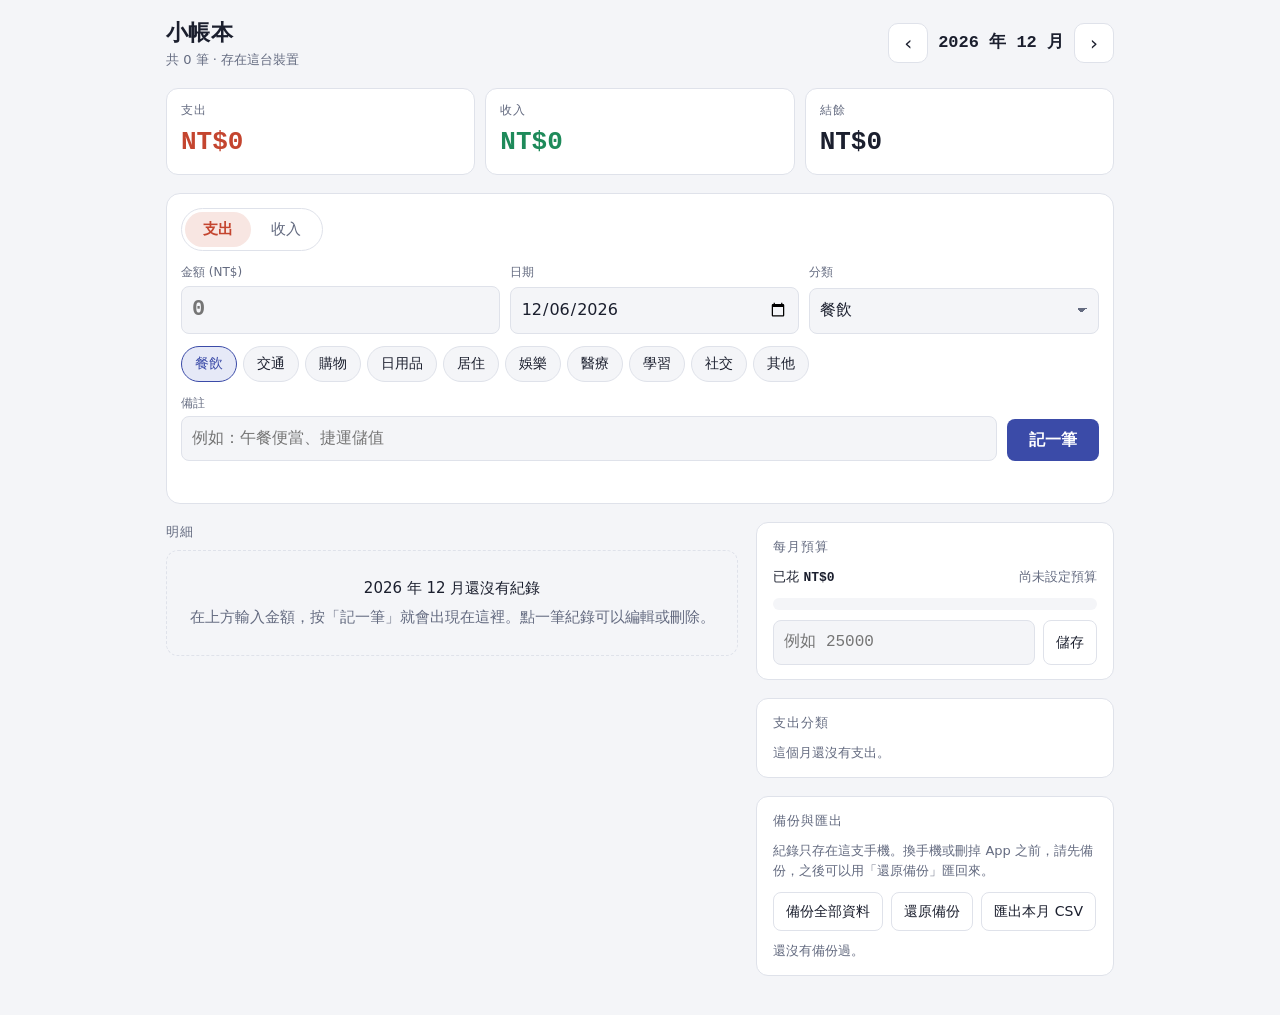
==== index.html @ 534172f8 "小帳本 PWA：離線記帳、預算、分類、備份還原 Co-Authored-By: Claude Opus 5.5 <noreply@anthropic.com> Claude-Session: http" ====
<!doctype html>
<html lang="zh-Hant-TW">
<head>
<meta charset="utf-8">
<meta name="viewport" content="width=device-width, initial-scale=1, viewport-fit=cover">
<title>小帳本</title>
<meta name="description" content="個人記帳：記錄每日收支、按月查看總計、分類占比與預算進度。資料只存在這台裝置。">
<meta name="theme-color" content="#f4f5f8" media="(prefers-color-scheme: light)">
<meta name="theme-color" content="#12141c" media="(prefers-color-scheme: dark)">
<meta name="apple-mobile-web-app-capable" content="yes">
<meta name="mobile-web-app-capable" content="yes">
<meta name="apple-mobile-web-app-status-bar-style" content="default">
<meta name="apple-mobile-web-app-title" content="小帳本">
<meta name="format-detection" content="telephone=no">
<link rel="manifest" href="manifest.webmanifest">
<link rel="apple-touch-icon" href="icons/apple-touch-icon.png">
<link rel="icon" type="image/png" sizes="192x192" href="icons/icon-192.png">
<link rel="stylesheet" href="style.css">
</head>
<body>
<div class="wrap">
  <header class="top">
    <div>
      <h1>小帳本</h1>
      <div class="sub" id="status">讀取中…</div>
    </div>
    <div class="month">
      <button class="icon-btn" id="prev" aria-label="上個月">‹</button>
      <button class="month-label num" id="monthLabel" aria-label="回到本月">—</button>
      <button class="icon-btn" id="next" aria-label="下個月">›</button>
    </div>
  </header>

  <div id="update" class="banner" hidden>
    <span>有新版本可以使用。</span>
    <button class="ghost" id="updateBtn" type="button">立即更新</button>
  </div>
  <div id="backupNag" class="banner" hidden>
    <span id="backupNagText">資料只存在這支手機，建議定期備份。</span>
    <button class="ghost" id="nagBackup" type="button">立即備份</button>
  </div>

  <section class="totals" aria-label="本月總計">
    <div class="total out"><span class="label">支出</span><span class="val num" id="tOut">NT$0</span></div>
    <div class="total in"><span class="label">收入</span><span class="val num" id="tIn">NT$0</span></div>
    <div class="total bal"><span class="label">結餘</span><span class="val num" id="tBal">NT$0</span></div>
  </section>

  <form class="entry" id="form" autocomplete="off" novalidate>
    <div class="entry-head">
      <div class="seg" role="group" aria-label="類型">
        <button type="button" data-t="out" aria-pressed="true">支出</button>
        <button type="button" data-t="in" aria-pressed="false">收入</button>
      </div>
      <span class="muted" id="editHint" hidden>正在編輯 · <button type="button" class="link" id="cancelEdit">取消</button></span>
    </div>
    <div class="row">
      <label class="field amt"><span>金額 (NT$)</span><input id="fAmount" type="number" inputmode="numeric" pattern="[0-9]*" min="0" step="1" placeholder="0"></label>
      <label class="field"><span>日期</span><input id="fDate" type="date"></label>
      <label class="field"><span>分類</span><select id="fCat"></select></label>
    </div>
    <div class="chips" id="chips" aria-label="快速選分類"></div>
    <div class="row2">
      <label class="field"><span>備註</span><input id="fNote" type="text" maxlength="80" placeholder="例如：午餐便當、捷運儲值" enterkeyhint="done"></label>
      <button class="primary" id="submit" type="submit">記一筆</button>
    </div>
    <div class="msg" id="msg" role="status"></div>
  </form>

  <div class="cols">
    <section class="panel">
      <h2>明細</h2>
      <div id="list" class="panel"></div>
    </section>
    <aside class="side">
      <section class="card">
        <h2>每月預算</h2>
        <div class="budget-line"><span>已花 <b class="num" id="bSpent">NT$0</b></span><span class="muted" id="bLeft">尚未設定預算</span></div>
        <div class="budget-meter"><i id="bMeter"></i></div>
        <div class="inline-edit">
          <input id="bInput" type="number" min="0" step="100" inputmode="numeric" pattern="[0-9]*" placeholder="例如 25000" aria-label="每月預算金額">
          <button class="ghost" id="bSave" type="button">儲存</button>
        </div>
      </section>
      <section class="card">
        <h2>支出分類</h2>
        <div id="cats" class="cats"></div>
      </section>
      <section class="card">
        <h2>備份與匯出</h2>
        <p class="muted small">紀錄只存在這支手機。換手機或刪掉 App 之前，請先備份，之後可以用「還原備份」匯回來。</p>
        <div class="btns">
          <button class="ghost" id="backup" type="button">備份全部資料</button>
          <button class="ghost" id="restore" type="button">還原備份</button>
          <button class="ghost" id="csv" type="button">匯出本月 CSV</button>
        </div>
        <input type="file" id="restoreFile" accept=".json,application/json" hidden>
        <div id="restoreConfirm" class="confirm" hidden></div>
        <p class="muted small" id="lastBackup"></p>
      </section>
    </aside>
  </div>

  <section class="install card" id="install" hidden>
    <h2>安裝到主畫面</h2>
    <p class="small">在 Safari 點下方的 <b>分享</b> 按鈕，再選 <b>加入主畫面</b>。之後就能從主畫面全螢幕打開，沒有網路也能用。</p>
  </section>
</div>
<script src="app.js"></script>
</body>
</html>
---- style.css ----
/* Layout: one column ledger — month header, three totals, quick-entry form, then entries beside budget/categories/backup (stacks on phones) */
:root {
  --bg: #f4f5f8;
  --surface: #ffffff;
  --ink: #1b1f2e;
  --muted: #646b80;
  --line: #dfe2ea;
  --accent: #3b4ba8;
  --accent-soft: #e6e9f7;
  --on-accent: #ffffff;
  --out: #c4452f;
  --out-soft: #f8e6e2;
  --in: #1e8a5a;
  --in-soft: #e0f2e9;
  --warn: #b7791f;
  --day-head: #f9fafc;
  --font-body: -apple-system, "PingFang TC", "Noto Sans TC", "Microsoft JhengHei", system-ui, sans-serif;
  --font-num: ui-monospace, "SF Mono", "SFMono-Regular", Menlo, Consolas, monospace;
  color-scheme: light;
}
@media (prefers-color-scheme: dark) {
  :root {
    --bg: #12141c; --surface: #1b1e29; --ink: #e8eaf2; --muted: #9aa0b4; --line: #2c3142;
    --accent: #8e9cf0; --accent-soft: #262c4a; --on-accent: #12141c; --out: #f08a74; --out-soft: #3a2420;
    --in: #5fd19b; --in-soft: #1a3328; --warn: #e3b45a; --day-head: #20232f;
    color-scheme: dark;
  }
}
* { box-sizing: border-box; }
[hidden] { display: none !important; }
html { -webkit-text-size-adjust: 100%; }
body { margin: 0; background: var(--bg); color: var(--ink); font-family: var(--font-body); font-size: 15px; line-height: 1.55; -webkit-tap-highlight-color: transparent; }
.wrap {
  max-width: 980px; margin: 0 auto; display: grid; gap: 18px;
  padding-top: max(16px, env(safe-area-inset-top, 0px));
  padding-bottom: max(40px, calc(env(safe-area-inset-bottom, 0px) + 24px));
  padding-left: max(16px, env(safe-area-inset-left, 0px));
  padding-right: max(16px, env(safe-area-inset-right, 0px));
}
.num { font-family: var(--font-num); font-variant-numeric: tabular-nums; }
button, input, select { font: inherit; color: inherit; }
button { cursor: pointer; touch-action: manipulation; }
:focus-visible { outline: 2px solid var(--accent); outline-offset: 2px; }
.muted { color: var(--muted); font-size: 13px; }
.small { font-size: 13px; margin: 0; }

.top { display: flex; flex-wrap: wrap; align-items: center; justify-content: space-between; gap: 12px; }
h1 { font-size: 22px; margin: 0; font-weight: 700; letter-spacing: .02em; }
.sub { color: var(--muted); font-size: 13px; }
.month { display: flex; align-items: center; gap: 6px; }
.month-label { border: 0; background: transparent; font-weight: 600; font-size: 17px; min-width: 7.5em; text-align: center; padding: 6px 4px; border-radius: 8px; }
.icon-btn { border: 1px solid var(--line); background: var(--surface); border-radius: 10px; width: 40px; height: 40px; display: grid; place-items: center; font-size: 20px; line-height: 1; }
.ghost { border: 1px solid var(--line); background: var(--surface); border-radius: 8px; padding: 8px 12px; font-size: 14px; }
.ghost:active, .icon-btn:active { border-color: var(--accent); color: var(--accent); }
.link { border: 0; background: none; color: var(--accent); padding: 0; font-size: 13px; text-decoration: underline; }

.banner { background: var(--accent-soft); border-radius: 10px; padding: 10px 14px; font-size: 14px; display: flex; flex-wrap: wrap; align-items: center; justify-content: space-between; gap: 8px; }

.totals { display: grid; grid-template-columns: repeat(3, minmax(0, 1fr)); gap: 10px; }
.total { background: var(--surface); border: 1px solid var(--line); border-radius: 12px; padding: 12px 14px; display: grid; gap: 2px; min-width: 0; }
.total .label { font-size: 12px; color: var(--muted); letter-spacing: .08em; }
.total .val { font-size: clamp(17px, 4.6vw, 26px); font-weight: 600; overflow-wrap: anywhere; }
.total.out .val { color: var(--out); }
.total.in .val { color: var(--in); }
@media (max-width: 520px) { .totals { grid-template-columns: 1fr 1fr; } .total.bal { grid-column: 1 / -1; } }

.entry { background: var(--surface); border: 1px solid var(--line); border-radius: 14px; padding: 14px; display: grid; gap: 12px; }
.entry-head { display: flex; justify-content: space-between; align-items: center; gap: 8px; flex-wrap: wrap; }
.seg { display: inline-flex; border: 1px solid var(--line); border-radius: 999px; padding: 3px; gap: 2px; }
.seg button { border: 0; background: transparent; border-radius: 999px; padding: 6px 18px; font-size: 15px; color: var(--muted); }
.seg button[aria-pressed="true"][data-t="out"] { background: var(--out-soft); color: var(--out); font-weight: 600; }
.seg button[aria-pressed="true"][data-t="in"] { background: var(--in-soft); color: var(--in); font-weight: 600; }
.row { display: grid; grid-template-columns: 1.1fr 1fr 1fr; gap: 10px; }
.row2 { display: grid; grid-template-columns: 1fr auto; gap: 10px; }
@media (max-width: 620px) { .row { grid-template-columns: 1fr 1fr; } .row .amt { grid-column: 1 / -1; } }
.field { display: grid; gap: 4px; min-width: 0; }
.field > span { font-size: 12px; color: var(--muted); }
/* 16px+ keeps iOS Safari from zooming on focus */
.field input, .field select, .inline-edit input { width: 100%; min-width: 0; border: 1px solid var(--line); background: var(--bg); border-radius: 8px; padding: 9px 10px; font-size: 16px; min-height: 42px; -webkit-appearance: none; appearance: none; }
.field select { background-image: linear-gradient(45deg, transparent 50%, var(--muted) 50%), linear-gradient(135deg, var(--muted) 50%, transparent 50%); background-position: calc(100% - 16px) 50%, calc(100% - 11px) 50%; background-size: 5px 5px; background-repeat: no-repeat; padding-right: 26px; }
.field input:focus, .field select:focus, .inline-edit input:focus { border-color: var(--accent); outline: none; }
.amt input { font-family: var(--font-num); font-size: 22px; font-weight: 600; padding: 6px 10px; }
.chips { display: flex; flex-wrap: wrap; gap: 6px; }
.chip { border: 1px solid var(--line); background: var(--bg); border-radius: 999px; padding: 6px 13px; font-size: 14px; }
.chip[aria-pressed="true"] { background: var(--accent-soft); border-color: var(--accent); color: var(--accent); font-weight: 500; }
.primary { border: 0; background: var(--accent); color: var(--on-accent); border-radius: 8px; padding: 0 22px; font-weight: 600; min-height: 42px; align-self: end; font-size: 16px; }
.primary:disabled { opacity: .5; }
.msg { font-size: 13px; color: var(--muted); min-height: 1.2em; }
.msg.err { color: var(--out); }

.cols { display: grid; grid-template-columns: minmax(0, 1.6fr) minmax(0, 1fr); gap: 18px; align-items: start; }
@media (max-width: 760px) { .cols { grid-template-columns: 1fr; } }
h2 { font-size: 13px; margin: 0; color: var(--muted); font-weight: 500; letter-spacing: .08em; }
.panel { display: grid; gap: 8px; min-width: 0; }

.day { background: var(--surface); border: 1px solid var(--line); border-radius: 12px; overflow: hidden; }
.day-h { display: flex; justify-content: space-between; padding: 7px 14px; font-size: 13px; color: var(--muted); border-bottom: 1px solid var(--line); background: var(--day-head); }
.item { display: grid; grid-template-columns: auto minmax(0, 1fr) auto; grid-template-areas: "tag note amt" "acts acts acts"; align-items: center; column-gap: 10px; padding: 10px 14px; }
.item + .item { border-top: 1px dashed var(--line); }
.item .tag { grid-area: tag; }
.item .note { grid-area: note; }
.item .amount { grid-area: amt; }
.item .acts { grid-area: acts; display: none; justify-content: flex-end; gap: 6px; padding-top: 8px; }
.item.open .acts { display: flex; }
.item.editing { background: var(--accent-soft); }
.tag { font-size: 12px; padding: 2px 8px; border-radius: 6px; background: var(--accent-soft); color: var(--accent); white-space: nowrap; }
.note { overflow-wrap: anywhere; font-size: 14px; }
.note.empty { color: var(--muted); }
.amount { font-weight: 600; white-space: nowrap; }
.amount.out { color: var(--out); }
.amount.in { color: var(--in); }
.acts button { border: 1px solid var(--line); background: var(--surface); font-size: 13px; padding: 6px 14px; border-radius: 8px; }
.acts button.danger { color: var(--out); border-color: var(--out); }

.side { display: grid; gap: 18px; min-width: 0; }
.card { background: var(--surface); border: 1px solid var(--line); border-radius: 12px; padding: 14px 16px; display: grid; gap: 10px; min-width: 0; }
.cats { display: grid; gap: 10px; }
.bar-row { display: grid; gap: 4px; }
.bar-top { display: flex; justify-content: space-between; font-size: 13px; gap: 8px; }
.bar-top .pct { color: var(--muted); }
.bar { height: 8px; border-radius: 4px; background: var(--bg); overflow: hidden; }
.bar i { display: block; height: 100%; background: var(--out); border-radius: 4px; }
.budget-meter { height: 12px; border-radius: 6px; background: var(--bg); overflow: hidden; }
.budget-meter i { display: block; height: 100%; width: 0; border-radius: 6px; background: var(--in); transition: width .3s; }
.budget-meter i.warn { background: var(--warn); }
.budget-meter i.over { background: var(--out); }
.budget-line { display: flex; justify-content: space-between; font-size: 13px; gap: 8px; flex-wrap: wrap; }
.inline-edit { display: flex; gap: 8px; }
.inline-edit input { flex: 1; font-family: var(--font-num); }
.btns { display: flex; flex-wrap: wrap; gap: 8px; }
.confirm { border: 1px solid var(--accent); border-radius: 10px; padding: 10px 12px; font-size: 14px; display: grid; gap: 8px; }
.confirm .btns .primary { min-height: 36px; padding: 0 14px; font-size: 14px; }

.empty-state { border: 1px dashed var(--line); border-radius: 12px; padding: 26px 18px; text-align: center; color: var(--muted); display: grid; gap: 6px; }
.empty-state strong { color: var(--ink); font-weight: 500; }
@media (prefers-reduced-motion: reduce) { * { transition: none !important; } }
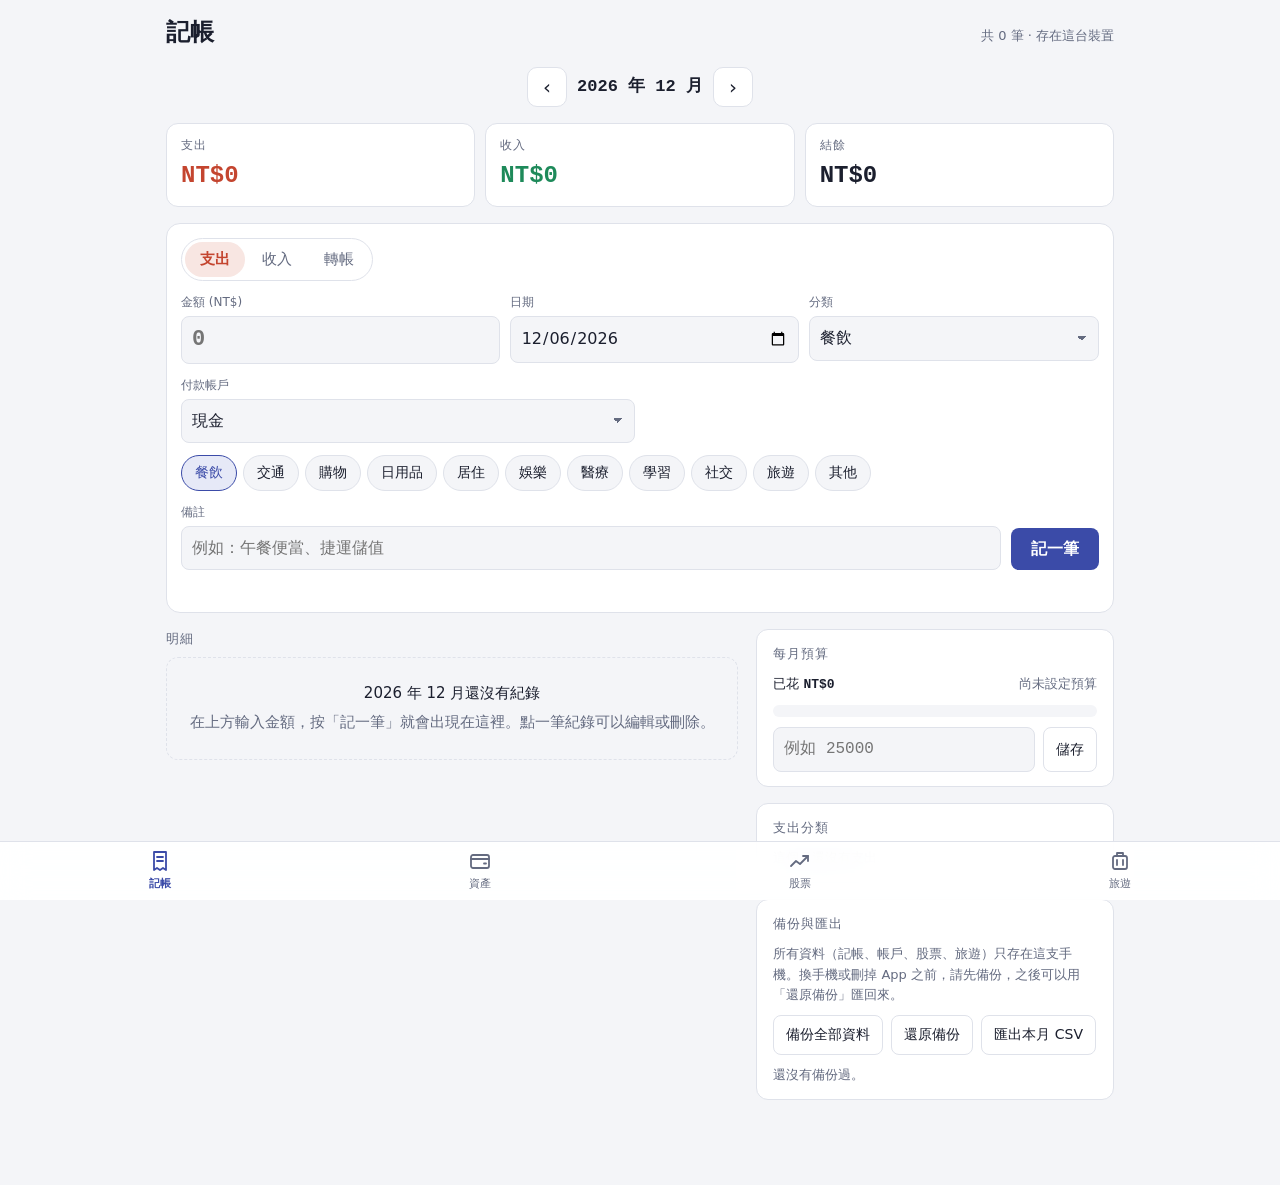
==== commit 9a4f70de: "新增資產、股票、旅遊帳本 - 資產：帳戶（預設現金、中信金融卡、郵局帳戶）、帳戶間轉帳、總資產含股票市值 - 股票：買進/賣出/股利/配股紀錄，平均成本法計算投入成本、市值、未實現與已實現損益，自動計" ====
--- a/index.html
+++ b/index.html
@@ -4,7 +4,7 @@
 <meta charset="utf-8">
 <meta name="viewport" content="width=device-width, initial-scale=1, viewport-fit=cover">
 <title>小帳本</title>
-<meta name="description" content="個人記帳：記錄每日收支、按月查看總計、分類占比與預算進度。資料只存在這台裝置。">
+<meta name="description" content="個人記帳：日常收支、總資產、股票持股與旅遊帳本。資料只存在這台裝置。">
 <meta name="theme-color" content="#f4f5f8" media="(prefers-color-scheme: light)">
 <meta name="theme-color" content="#12141c" media="(prefers-color-scheme: dark)">
 <meta name="apple-mobile-web-app-capable" content="yes">
@@ -20,15 +20,8 @@
 <body>
 <div class="wrap">
   <header class="top">
-    <div>
-      <h1>小帳本</h1>
-      <div class="sub" id="status">讀取中…</div>
-    </div>
-    <div class="month">
-      <button class="icon-btn" id="prev" aria-label="上個月">‹</button>
-      <button class="month-label num" id="monthLabel" aria-label="回到本月">—</button>
-      <button class="icon-btn" id="next" aria-label="下個月">›</button>
-    </div>
+    <h1 id="viewTitle">記帳</h1>
+    <div class="sub" id="status">讀取中…</div>
   </header>
 
   <div id="update" class="banner" hidden>
@@ -39,73 +32,128 @@
     <span id="backupNagText">資料只存在這支手機，建議定期備份。</span>
     <button class="ghost" id="nagBackup" type="button">立即備份</button>
   </div>
+  <div id="toast" class="toast" role="status" hidden></div>
 
-  <section class="totals" aria-label="本月總計">
-    <div class="total out"><span class="label">支出</span><span class="val num" id="tOut">NT$0</span></div>
-    <div class="total in"><span class="label">收入</span><span class="val num" id="tIn">NT$0</span></div>
-    <div class="total bal"><span class="label">結餘</span><span class="val num" id="tBal">NT$0</span></div>
-  </section>
+  <!-- ===== 記帳 ===== -->
+  <main id="view-ledger" class="view">
+    <div class="month">
+      <button class="icon-btn" id="prev" aria-label="上個月">‹</button>
+      <button class="month-label num" id="monthLabel" aria-label="回到本月">—</button>
+      <button class="icon-btn" id="next" aria-label="下個月">›</button>
+    </div>
 
-  <form class="entry" id="form" autocomplete="off" novalidate>
-    <div class="entry-head">
-      <div class="seg" role="group" aria-label="類型">
-        <button type="button" data-t="out" aria-pressed="true">支出</button>
-        <button type="button" data-t="in" aria-pressed="false">收入</button>
+    <section class="totals" aria-label="本月總計">
+      <div class="total out"><span class="label">支出</span><span class="val num" id="tOut">NT$0</span></div>
+      <div class="total in"><span class="label">收入</span><span class="val num" id="tIn">NT$0</span></div>
+      <div class="total bal"><span class="label">結餘</span><span class="val num" id="tBal">NT$0</span></div>
+    </section>
+
+    <form class="entry" id="form" autocomplete="off" novalidate>
+      <div class="entry-head">
+        <div class="seg" role="group" aria-label="類型" id="ledgerSeg">
+          <button type="button" data-t="out" aria-pressed="true">支出</button>
+          <button type="button" data-t="in" aria-pressed="false">收入</button>
+          <button type="button" data-t="transfer" aria-pressed="false">轉帳</button>
+        </div>
+        <span class="muted" id="editHint" hidden>正在編輯 · <button type="button" class="link" id="cancelEdit">取消</button></span>
       </div>
-      <span class="muted" id="editHint" hidden>正在編輯 · <button type="button" class="link" id="cancelEdit">取消</button></span>
+      <div class="row">
+        <label class="field amt"><span>金額 (NT$)</span><input id="fAmount" type="number" inputmode="numeric" pattern="[0-9]*" min="0" step="1" placeholder="0"></label>
+        <label class="field"><span>日期</span><input id="fDate" type="date"></label>
+        <label class="field" id="catField"><span>分類</span><select id="fCat"></select></label>
+      </div>
+      <div class="row-2">
+        <label class="field"><span id="accLabel">帳戶</span><select id="fAcc"></select></label>
+        <label class="field" id="toField" hidden><span>轉入</span><select id="fTo"></select></label>
+      </div>
+      <div class="chips" id="chips" aria-label="快速選分類"></div>
+      <div class="row2">
+        <label class="field"><span>備註</span><input id="fNote" type="text" maxlength="80" placeholder="例如：午餐便當、捷運儲值" enterkeyhint="done"></label>
+        <button class="primary" id="submit" type="submit">記一筆</button>
+      </div>
+      <div class="msg" id="msg" role="status"></div>
+    </form>
+
+    <div class="cols">
+      <section class="panel">
+        <h2>明細</h2>
+        <div id="list" class="panel"></div>
+      </section>
+      <aside class="side">
+        <section class="card">
+          <h2>每月預算</h2>
+          <div class="budget-line"><span>已花 <b class="num" id="bSpent">NT$0</b></span><span class="muted" id="bLeft">尚未設定預算</span></div>
+          <div class="meter"><i id="bMeter"></i></div>
+          <div class="inline-edit">
+            <input id="bInput" type="number" min="0" step="100" inputmode="numeric" pattern="[0-9]*" placeholder="例如 25000" aria-label="每月預算金額">
+            <button class="ghost" id="bSave" type="button">儲存</button>
+          </div>
+        </section>
+        <section class="card">
+          <h2>支出分類</h2>
+          <div id="cats" class="bars"></div>
+        </section>
+        <section class="card">
+          <h2>備份與匯出</h2>
+          <p class="muted small">所有資料（記帳、帳戶、股票、旅遊）只存在這支手機。換手機或刪掉 App 之前，請先備份，之後可以用「還原備份」匯回來。</p>
+          <div class="btns">
+            <button class="ghost" id="backup" type="button">備份全部資料</button>
+            <button class="ghost" id="restore" type="button">還原備份</button>
+            <button class="ghost" id="csv" type="button">匯出本月 CSV</button>
+          </div>
+          <input type="file" id="restoreFile" accept=".json,application/json" hidden>
+          <div id="restoreConfirm" class="confirm" hidden></div>
+          <p class="muted small" id="lastBackup"></p>
+        </section>
+      </aside>
     </div>
-    <div class="row">
-      <label class="field amt"><span>金額 (NT$)</span><input id="fAmount" type="number" inputmode="numeric" pattern="[0-9]*" min="0" step="1" placeholder="0"></label>
-      <label class="field"><span>日期</span><input id="fDate" type="date"></label>
-      <label class="field"><span>分類</span><select id="fCat"></select></label>
+
+    <section class="card" id="install" hidden>
+      <h2>安裝到主畫面</h2>
+      <p class="small">在 Safari 點下方的 <b>分享</b> 按鈕，再選 <b>加入主畫面</b>。之後就能從主畫面全螢幕打開，沒有網路也能用。</p>
+    </section>
+  </main>
+
+  <!-- ===== 資產 ===== -->
+  <main id="view-assets" class="view" hidden></main>
+
+  <!-- ===== 股票 ===== -->
+  <main id="view-stocks" class="view" hidden></main>
+
+  <!-- ===== 旅遊 ===== -->
+  <main id="view-trips" class="view" hidden></main>
+</div>
+
+<nav class="tabbar" aria-label="主要分頁">
+  <button type="button" data-tab="ledger" aria-current="page">
+    <svg viewBox="0 0 24 24" aria-hidden="true"><path d="M6 3h12v18l-3-2-3 2-3-2-3 2z"/><path d="M9 8h6M9 12h6"/></svg>
+    <span>記帳</span>
+  </button>
+  <button type="button" data-tab="assets">
+    <svg viewBox="0 0 24 24" aria-hidden="true"><rect x="3" y="6" width="18" height="13" rx="2"/><path d="M3 10h18M16 14.5h2"/></svg>
+    <span>資產</span>
+  </button>
+  <button type="button" data-tab="stocks">
+    <svg viewBox="0 0 24 24" aria-hidden="true"><path d="M3 17l5-5 4 3 8-8"/><path d="M15 7h5v5"/></svg>
+    <span>股票</span>
+  </button>
+  <button type="button" data-tab="trips">
+    <svg viewBox="0 0 24 24" aria-hidden="true"><rect x="5" y="7" width="14" height="13" rx="2"/><path d="M9 7V4h6v3M9 11v5M15 11v5"/></svg>
+    <span>旅遊</span>
+  </button>
+</nav>
+
+<div id="sheet" class="sheet" hidden>
+  <div class="sheet-bg" id="sheetBg"></div>
+  <div class="sheet-panel" role="dialog" aria-modal="true" aria-labelledby="sheetTitle">
+    <div class="sheet-head">
+      <h3 id="sheetTitle"></h3>
+      <button type="button" class="ghost" id="sheetClose">關閉</button>
     </div>
-    <div class="chips" id="chips" aria-label="快速選分類"></div>
-    <div class="row2">
-      <label class="field"><span>備註</span><input id="fNote" type="text" maxlength="80" placeholder="例如：午餐便當、捷運儲值" enterkeyhint="done"></label>
-      <button class="primary" id="submit" type="submit">記一筆</button>
-    </div>
-    <div class="msg" id="msg" role="status"></div>
-  </form>
+    <div id="sheetBody" class="sheet-body"></div>
+  </div>
+</div>
 
-  <div class="cols">
-    <section class="panel">
-      <h2>明細</h2>
-      <div id="list" class="panel"></div>
-    </section>
-    <aside class="side">
-      <section class="card">
-        <h2>每月預算</h2>
-        <div class="budget-line"><span>已花 <b class="num" id="bSpent">NT$0</b></span><span class="muted" id="bLeft">尚未設定預算</span></div>
-        <div class="budget-meter"><i id="bMeter"></i></div>
-        <div class="inline-edit">
-          <input id="bInput" type="number" min="0" step="100" inputmode="numeric" pattern="[0-9]*" placeholder="例如 25000" aria-label="每月預算金額">
-          <button class="ghost" id="bSave" type="button">儲存</button>
-        </div>
-      </section>
-      <section class="card">
-        <h2>支出分類</h2>
-        <div id="cats" class="cats"></div>
-      </section>
-      <section class="card">
-        <h2>備份與匯出</h2>
-        <p class="muted small">紀錄只存在這支手機。換手機或刪掉 App 之前，請先備份，之後可以用「還原備份」匯回來。</p>
-        <div class="btns">
-          <button class="ghost" id="backup" type="button">備份全部資料</button>
-          <button class="ghost" id="restore" type="button">還原備份</button>
-          <button class="ghost" id="csv" type="button">匯出本月 CSV</button>
-        </div>
-        <input type="file" id="restoreFile" accept=".json,application/json" hidden>
-        <div id="restoreConfirm" class="confirm" hidden></div>
-        <p class="muted small" id="lastBackup"></p>
-      </section>
-    </aside>
-  </div>
-
-  <section class="install card" id="install" hidden>
-    <h2>安裝到主畫面</h2>
-    <p class="small">在 Safari 點下方的 <b>分享</b> 按鈕，再選 <b>加入主畫面</b>。之後就能從主畫面全螢幕打開，沒有網路也能用。</p>
-  </section>
-</div>
 <script src="app.js"></script>
 </body>
 </html>
--- a/style.css
+++ b/style.css
@@ -1,4 +1,4 @@
-/* Layout: one column ledger — month header, three totals, quick-entry form, then entries beside budget/categories/backup (stacks on phones) */
+/* Layout: single column app with a bottom tab bar (記帳 / 資產 / 股票 / 旅遊); forms for accounts, trades and trips open in a bottom sheet */
 :root {
   --bg: #f4f5f8;
   --surface: #ffffff;
@@ -13,16 +13,23 @@
   --in: #1e8a5a;
   --in-soft: #e0f2e9;
   --warn: #b7791f;
+  /* Taiwan market convention: red is up, green is down */
+  --up: #d03a2c;
+  --down: #1e8a5a;
   --day-head: #f9fafc;
+  --tabbar: rgba(255, 255, 255, .92);
+  --scrim: rgba(20, 22, 32, .38);
   --font-body: -apple-system, "PingFang TC", "Noto Sans TC", "Microsoft JhengHei", system-ui, sans-serif;
   --font-num: ui-monospace, "SF Mono", "SFMono-Regular", Menlo, Consolas, monospace;
+  --tabbar-h: 58px;
   color-scheme: light;
 }
 @media (prefers-color-scheme: dark) {
   :root {
     --bg: #12141c; --surface: #1b1e29; --ink: #e8eaf2; --muted: #9aa0b4; --line: #2c3142;
     --accent: #8e9cf0; --accent-soft: #262c4a; --on-accent: #12141c; --out: #f08a74; --out-soft: #3a2420;
-    --in: #5fd19b; --in-soft: #1a3328; --warn: #e3b45a; --day-head: #20232f;
+    --in: #5fd19b; --in-soft: #1a3328; --warn: #e3b45a; --up: #ff7b6b; --down: #5fd19b;
+    --day-head: #20232f; --tabbar: rgba(27, 30, 41, .92); --scrim: rgba(0, 0, 0, .55);
     color-scheme: dark;
   }
 }
@@ -31,106 +38,201 @@
 html { -webkit-text-size-adjust: 100%; }
 body { margin: 0; background: var(--bg); color: var(--ink); font-family: var(--font-body); font-size: 15px; line-height: 1.55; -webkit-tap-highlight-color: transparent; }
 .wrap {
-  max-width: 980px; margin: 0 auto; display: grid; gap: 18px;
-  padding-top: max(16px, env(safe-area-inset-top, 0px));
-  padding-bottom: max(40px, calc(env(safe-area-inset-bottom, 0px) + 24px));
+  max-width: 980px; margin: 0 auto; display: grid; gap: 16px;
+  padding-top: max(14px, env(safe-area-inset-top, 0px));
+  padding-bottom: calc(var(--tabbar-h) + env(safe-area-inset-bottom, 0px) + 28px);
   padding-left: max(16px, env(safe-area-inset-left, 0px));
   padding-right: max(16px, env(safe-area-inset-right, 0px));
 }
+.view { display: grid; gap: 16px; min-width: 0; }
 .num { font-family: var(--font-num); font-variant-numeric: tabular-nums; }
 button, input, select { font: inherit; color: inherit; }
 button { cursor: pointer; touch-action: manipulation; }
 :focus-visible { outline: 2px solid var(--accent); outline-offset: 2px; }
 .muted { color: var(--muted); font-size: 13px; }
 .small { font-size: 13px; margin: 0; }
-
-.top { display: flex; flex-wrap: wrap; align-items: center; justify-content: space-between; gap: 12px; }
-h1 { font-size: 22px; margin: 0; font-weight: 700; letter-spacing: .02em; }
+.up { color: var(--up); }
+.down { color: var(--down); }
+
+.top { display: flex; align-items: baseline; justify-content: space-between; gap: 12px; flex-wrap: wrap; }
+h1 { font-size: 24px; margin: 0; font-weight: 700; letter-spacing: .02em; }
 .sub { color: var(--muted); font-size: 13px; }
-.month { display: flex; align-items: center; gap: 6px; }
+h2 { font-size: 13px; margin: 0; color: var(--muted); font-weight: 500; letter-spacing: .08em; }
+.section-head { display: flex; align-items: center; justify-content: space-between; gap: 8px; flex-wrap: wrap; }
+
+.month { display: flex; align-items: center; justify-content: center; gap: 6px; }
 .month-label { border: 0; background: transparent; font-weight: 600; font-size: 17px; min-width: 7.5em; text-align: center; padding: 6px 4px; border-radius: 8px; }
 .icon-btn { border: 1px solid var(--line); background: var(--surface); border-radius: 10px; width: 40px; height: 40px; display: grid; place-items: center; font-size: 20px; line-height: 1; }
 .ghost { border: 1px solid var(--line); background: var(--surface); border-radius: 8px; padding: 8px 12px; font-size: 14px; }
 .ghost:active, .icon-btn:active { border-color: var(--accent); color: var(--accent); }
+.ghost.danger { color: var(--out); border-color: var(--out); }
 .link { border: 0; background: none; color: var(--accent); padding: 0; font-size: 13px; text-decoration: underline; }
+.back { border: 0; background: none; color: var(--accent); padding: 4px 0; font-size: 15px; justify-self: start; }
 
 .banner { background: var(--accent-soft); border-radius: 10px; padding: 10px 14px; font-size: 14px; display: flex; flex-wrap: wrap; align-items: center; justify-content: space-between; gap: 8px; }
-
+.toast { position: fixed; z-index: 40; left: 50%; transform: translateX(-50%); bottom: calc(var(--tabbar-h) + env(safe-area-inset-bottom, 0px) + 14px); background: var(--ink); color: var(--bg); padding: 9px 16px; border-radius: 999px; font-size: 14px; max-width: calc(100% - 32px); text-align: center; }
+
+/* ---------- totals / stat tiles ---------- */
 .totals { display: grid; grid-template-columns: repeat(3, minmax(0, 1fr)); gap: 10px; }
 .total { background: var(--surface); border: 1px solid var(--line); border-radius: 12px; padding: 12px 14px; display: grid; gap: 2px; min-width: 0; }
 .total .label { font-size: 12px; color: var(--muted); letter-spacing: .08em; }
-.total .val { font-size: clamp(17px, 4.6vw, 26px); font-weight: 600; overflow-wrap: anywhere; }
+.total .val { font-size: clamp(17px, 4.6vw, 24px); font-weight: 600; overflow-wrap: anywhere; }
+.total .hint { font-size: 12px; color: var(--muted); }
 .total.out .val { color: var(--out); }
 .total.in .val { color: var(--in); }
-@media (max-width: 520px) { .totals { grid-template-columns: 1fr 1fr; } .total.bal { grid-column: 1 / -1; } }
-
+.totals.two { grid-template-columns: repeat(2, minmax(0, 1fr)); }
+.totals.two .wide { grid-column: 1 / -1; }
+@media (max-width: 520px) { .totals { grid-template-columns: 1fr 1fr; } .totals .wide { grid-column: 1 / -1; } }
+
+.hero { background: var(--surface); border: 1px solid var(--line); border-radius: 14px; padding: 18px; display: grid; gap: 6px; }
+.hero .label { font-size: 13px; color: var(--muted); letter-spacing: .08em; }
+.hero .big { font-size: clamp(28px, 8vw, 40px); font-weight: 600; line-height: 1.15; overflow-wrap: anywhere; }
+.hero .split { display: flex; flex-wrap: wrap; gap: 4px 16px; font-size: 14px; color: var(--muted); }
+.hero .split b { color: var(--ink); font-weight: 600; }
+
+/* ---------- forms ---------- */
 .entry { background: var(--surface); border: 1px solid var(--line); border-radius: 14px; padding: 14px; display: grid; gap: 12px; }
 .entry-head { display: flex; justify-content: space-between; align-items: center; gap: 8px; flex-wrap: wrap; }
-.seg { display: inline-flex; border: 1px solid var(--line); border-radius: 999px; padding: 3px; gap: 2px; }
-.seg button { border: 0; background: transparent; border-radius: 999px; padding: 6px 18px; font-size: 15px; color: var(--muted); }
-.seg button[aria-pressed="true"][data-t="out"] { background: var(--out-soft); color: var(--out); font-weight: 600; }
-.seg button[aria-pressed="true"][data-t="in"] { background: var(--in-soft); color: var(--in); font-weight: 600; }
+.seg { display: inline-flex; border: 1px solid var(--line); border-radius: 999px; padding: 3px; gap: 2px; flex-wrap: wrap; }
+.seg button { border: 0; background: transparent; border-radius: 999px; padding: 6px 15px; font-size: 15px; color: var(--muted); }
+.seg button[aria-pressed="true"] { background: var(--accent-soft); color: var(--accent); font-weight: 600; }
+.seg button[aria-pressed="true"][data-t="out"] { background: var(--out-soft); color: var(--out); }
+.seg button[aria-pressed="true"][data-t="in"] { background: var(--in-soft); color: var(--in); }
 .row { display: grid; grid-template-columns: 1.1fr 1fr 1fr; gap: 10px; }
+.row-2 { display: grid; grid-template-columns: 1fr 1fr; gap: 10px; }
 .row2 { display: grid; grid-template-columns: 1fr auto; gap: 10px; }
 @media (max-width: 620px) { .row { grid-template-columns: 1fr 1fr; } .row .amt { grid-column: 1 / -1; } }
-.field { display: grid; gap: 4px; min-width: 0; }
+.field { display: grid; gap: 4px; min-width: 0; align-content: start; }
 .field > span { font-size: 12px; color: var(--muted); }
+.field .help { font-size: 12px; color: var(--muted); }
 /* 16px+ keeps iOS Safari from zooming on focus */
 .field input, .field select, .inline-edit input { width: 100%; min-width: 0; border: 1px solid var(--line); background: var(--bg); border-radius: 8px; padding: 9px 10px; font-size: 16px; min-height: 42px; -webkit-appearance: none; appearance: none; }
+.field input:disabled { opacity: .6; }
 .field select { background-image: linear-gradient(45deg, transparent 50%, var(--muted) 50%), linear-gradient(135deg, var(--muted) 50%, transparent 50%); background-position: calc(100% - 16px) 50%, calc(100% - 11px) 50%; background-size: 5px 5px; background-repeat: no-repeat; padding-right: 26px; }
 .field input:focus, .field select:focus, .inline-edit input:focus { border-color: var(--accent); outline: none; }
 .amt input { font-family: var(--font-num); font-size: 22px; font-weight: 600; padding: 6px 10px; }
 .chips { display: flex; flex-wrap: wrap; gap: 6px; }
 .chip { border: 1px solid var(--line); background: var(--bg); border-radius: 999px; padding: 6px 13px; font-size: 14px; }
 .chip[aria-pressed="true"] { background: var(--accent-soft); border-color: var(--accent); color: var(--accent); font-weight: 500; }
-.primary { border: 0; background: var(--accent); color: var(--on-accent); border-radius: 8px; padding: 0 22px; font-weight: 600; min-height: 42px; align-self: end; font-size: 16px; }
+.primary { border: 0; background: var(--accent); color: var(--on-accent); border-radius: 8px; padding: 0 20px; font-weight: 600; min-height: 42px; align-self: end; font-size: 16px; }
 .primary:disabled { opacity: .5; }
+.primary.block { width: 100%; }
 .msg { font-size: 13px; color: var(--muted); min-height: 1.2em; }
 .msg.err { color: var(--out); }
-
+.form-grid { display: grid; gap: 12px; }
+.calc { background: var(--bg); border-radius: 10px; padding: 10px 12px; display: flex; justify-content: space-between; gap: 8px; font-size: 14px; flex-wrap: wrap; }
+.calc b { font-family: var(--font-num); }
+
+/* ---------- lists ---------- */
 .cols { display: grid; grid-template-columns: minmax(0, 1.6fr) minmax(0, 1fr); gap: 18px; align-items: start; }
 @media (max-width: 760px) { .cols { grid-template-columns: 1fr; } }
-h2 { font-size: 13px; margin: 0; color: var(--muted); font-weight: 500; letter-spacing: .08em; }
 .panel { display: grid; gap: 8px; min-width: 0; }
-
 .day { background: var(--surface); border: 1px solid var(--line); border-radius: 12px; overflow: hidden; }
-.day-h { display: flex; justify-content: space-between; padding: 7px 14px; font-size: 13px; color: var(--muted); border-bottom: 1px solid var(--line); background: var(--day-head); }
+.day-h { display: flex; justify-content: space-between; gap: 8px; padding: 7px 14px; font-size: 13px; color: var(--muted); border-bottom: 1px solid var(--line); background: var(--day-head); }
 .item { display: grid; grid-template-columns: auto minmax(0, 1fr) auto; grid-template-areas: "tag note amt" "acts acts acts"; align-items: center; column-gap: 10px; padding: 10px 14px; }
 .item + .item { border-top: 1px dashed var(--line); }
 .item .tag { grid-area: tag; }
 .item .note { grid-area: note; }
-.item .amount { grid-area: amt; }
+.item .amount { grid-area: amt; text-align: right; }
 .item .acts { grid-area: acts; display: none; justify-content: flex-end; gap: 6px; padding-top: 8px; }
 .item.open .acts { display: flex; }
 .item.editing { background: var(--accent-soft); }
 .tag { font-size: 12px; padding: 2px 8px; border-radius: 6px; background: var(--accent-soft); color: var(--accent); white-space: nowrap; }
-.note { overflow-wrap: anywhere; font-size: 14px; }
-.note.empty { color: var(--muted); }
+.tag.xfer { background: var(--day-head); color: var(--muted); border: 1px solid var(--line); }
+.note { overflow-wrap: anywhere; font-size: 14px; display: grid; }
+.note .meta { font-size: 12px; color: var(--muted); }
+.note.empty > .main { color: var(--muted); }
 .amount { font-weight: 600; white-space: nowrap; }
 .amount.out { color: var(--out); }
 .amount.in { color: var(--in); }
+.amount.xfer { color: var(--muted); }
+.amount .conv { display: block; font-size: 12px; font-weight: 400; color: var(--muted); }
 .acts button { border: 1px solid var(--line); background: var(--surface); font-size: 13px; padding: 6px 14px; border-radius: 8px; }
 .acts button.danger { color: var(--out); border-color: var(--out); }
 
-.side { display: grid; gap: 18px; min-width: 0; }
+.side { display: grid; gap: 16px; min-width: 0; }
 .card { background: var(--surface); border: 1px solid var(--line); border-radius: 12px; padding: 14px 16px; display: grid; gap: 10px; min-width: 0; }
-.cats { display: grid; gap: 10px; }
+.bars { display: grid; gap: 10px; }
 .bar-row { display: grid; gap: 4px; }
 .bar-top { display: flex; justify-content: space-between; font-size: 13px; gap: 8px; }
 .bar-top .pct { color: var(--muted); }
 .bar { height: 8px; border-radius: 4px; background: var(--bg); overflow: hidden; }
 .bar i { display: block; height: 100%; background: var(--out); border-radius: 4px; }
-.budget-meter { height: 12px; border-radius: 6px; background: var(--bg); overflow: hidden; }
-.budget-meter i { display: block; height: 100%; width: 0; border-radius: 6px; background: var(--in); transition: width .3s; }
-.budget-meter i.warn { background: var(--warn); }
-.budget-meter i.over { background: var(--out); }
+.bars.accent .bar i { background: var(--accent); }
+.meter { height: 12px; border-radius: 6px; background: var(--bg); overflow: hidden; }
+.meter i { display: block; height: 100%; width: 0; border-radius: 6px; background: var(--in); transition: width .3s; }
+.meter i.warn { background: var(--warn); }
+.meter i.over { background: var(--out); }
 .budget-line { display: flex; justify-content: space-between; font-size: 13px; gap: 8px; flex-wrap: wrap; }
 .inline-edit { display: flex; gap: 8px; }
 .inline-edit input { flex: 1; font-family: var(--font-num); }
 .btns { display: flex; flex-wrap: wrap; gap: 8px; }
 .confirm { border: 1px solid var(--accent); border-radius: 10px; padding: 10px 12px; font-size: 14px; display: grid; gap: 8px; }
 .confirm .btns .primary { min-height: 36px; padding: 0 14px; font-size: 14px; }
-
-.empty-state { border: 1px dashed var(--line); border-radius: 12px; padding: 26px 18px; text-align: center; color: var(--muted); display: grid; gap: 6px; }
+.empty-state { border: 1px dashed var(--line); border-radius: 12px; padding: 24px 18px; text-align: center; color: var(--muted); display: grid; gap: 6px; }
 .empty-state strong { color: var(--ink); font-weight: 500; }
+
+/* ---------- rows used by assets / stocks / trips ---------- */
+.rows { background: var(--surface); border: 1px solid var(--line); border-radius: 12px; overflow: hidden; }
+.rowbtn { display: grid; grid-template-columns: minmax(0, 1fr) auto; align-items: center; gap: 10px; width: 100%; text-align: left; border: 0; background: transparent; padding: 12px 14px; }
+.rowbtn + .rowbtn { border-top: 1px solid var(--line); }
+.rowbtn:active { background: var(--day-head); }
+.rowbtn .name { font-weight: 500; overflow-wrap: anywhere; }
+.rowbtn .meta { font-size: 12px; color: var(--muted); }
+.rowbtn .right { text-align: right; display: grid; justify-items: end; }
+.rowbtn .right .num { font-weight: 600; }
+.rowbtn .meta.up { color: var(--up); }
+.rowbtn .meta.down { color: var(--down); }
+.pill { display: inline-block; font-size: 11px; padding: 1px 7px; border-radius: 999px; background: var(--day-head); color: var(--muted); border: 1px solid var(--line); vertical-align: 1px; margin-left: 4px; white-space: nowrap; }
+.pill.live { background: var(--in-soft); color: var(--in); border-color: transparent; }
+.pill.soon { background: var(--accent-soft); color: var(--accent); border-color: transparent; }
+.pill.stale { background: var(--out-soft); color: var(--out); border-color: transparent; }
+
+.holding { background: var(--surface); border: 1px solid var(--line); border-radius: 12px; padding: 12px 14px; display: grid; gap: 8px; width: 100%; text-align: left; }
+.holding:active { border-color: var(--accent); }
+.holding .h-top { display: flex; justify-content: space-between; align-items: baseline; gap: 8px; }
+.holding .h-name { font-weight: 600; overflow-wrap: anywhere; }
+.holding .h-name .num { color: var(--muted); font-weight: 500; margin-right: 6px; }
+.holding .h-pl { font-weight: 600; white-space: nowrap; text-align: right; }
+.holding .h-pl small { display: block; font-size: 12px; font-weight: 500; }
+.kv { display: grid; grid-template-columns: repeat(4, minmax(0, 1fr)); gap: 6px; }
+@media (max-width: 420px) { .kv { grid-template-columns: repeat(2, minmax(0, 1fr)); } }
+.kv div { display: grid; min-width: 0; }
+.kv span { font-size: 11px; color: var(--muted); letter-spacing: .04em; }
+.kv b { font-family: var(--font-num); font-variant-numeric: tabular-nums; font-weight: 500; font-size: 14px; overflow-wrap: anywhere; }
+
+.trip-card { background: var(--surface); border: 1px solid var(--line); border-radius: 14px; padding: 14px 16px; display: grid; gap: 4px; width: 100%; text-align: left; }
+.trip-card:active { border-color: var(--accent); }
+.trip-card .t-name { font-size: 17px; font-weight: 600; overflow-wrap: anywhere; }
+.trip-card .t-line { display: flex; justify-content: space-between; gap: 8px; flex-wrap: wrap; font-size: 13px; color: var(--muted); }
+.trip-card .t-total { font-family: var(--font-num); font-size: 18px; font-weight: 600; color: var(--ink); }
+
+/* ---------- tab bar ---------- */
+.tabbar {
+  position: fixed; z-index: 30; left: 0; right: 0; bottom: 0;
+  display: grid; grid-template-columns: repeat(4, 1fr);
+  background: var(--tabbar); border-top: 1px solid var(--line);
+  -webkit-backdrop-filter: saturate(1.6) blur(14px); backdrop-filter: saturate(1.6) blur(14px);
+  padding-bottom: env(safe-area-inset-bottom, 0px);
+  padding-left: env(safe-area-inset-left, 0px); padding-right: env(safe-area-inset-right, 0px);
+}
+.tabbar button { border: 0; background: transparent; height: var(--tabbar-h); display: grid; place-items: center; align-content: center; gap: 2px; color: var(--muted); font-size: 11px; }
+.tabbar svg { width: 24px; height: 24px; fill: none; stroke: currentColor; stroke-width: 1.8; stroke-linecap: round; stroke-linejoin: round; }
+.tabbar button[aria-current="page"] { color: var(--accent); font-weight: 600; }
+
+/* ---------- bottom sheet ---------- */
+.sheet { position: fixed; inset: 0; z-index: 50; display: grid; align-items: end; justify-items: center; }
+.sheet-bg { position: absolute; inset: 0; background: var(--scrim); }
+.sheet-panel {
+  position: relative; width: 100%; max-width: 620px; max-height: 90vh; max-height: 90dvh; overflow-y: auto; -webkit-overflow-scrolling: touch; overscroll-behavior: contain;
+  background: var(--surface); border-radius: 18px 18px 0 0; display: grid; gap: 14px; align-content: start;
+  padding-top: 14px; padding-bottom: calc(env(safe-area-inset-bottom, 0px) + 20px);
+  padding-left: max(16px, env(safe-area-inset-left, 0px)); padding-right: max(16px, env(safe-area-inset-right, 0px));
+}
+.sheet-head { display: flex; justify-content: space-between; align-items: center; gap: 10px; position: sticky; top: -14px; background: var(--surface); padding-block: 4px; z-index: 1; }
+.sheet-head h3 { margin: 0; font-size: 18px; }
+.sheet-body { display: grid; gap: 14px; }
+.sheet-body hr { border: 0; border-top: 1px solid var(--line); margin: 0; width: 100%; }
+@media (min-width: 700px) { .sheet { align-items: center; } .sheet-panel { border-radius: 18px; } }
+
 @media (prefers-reduced-motion: reduce) { * { transition: none !important; } }
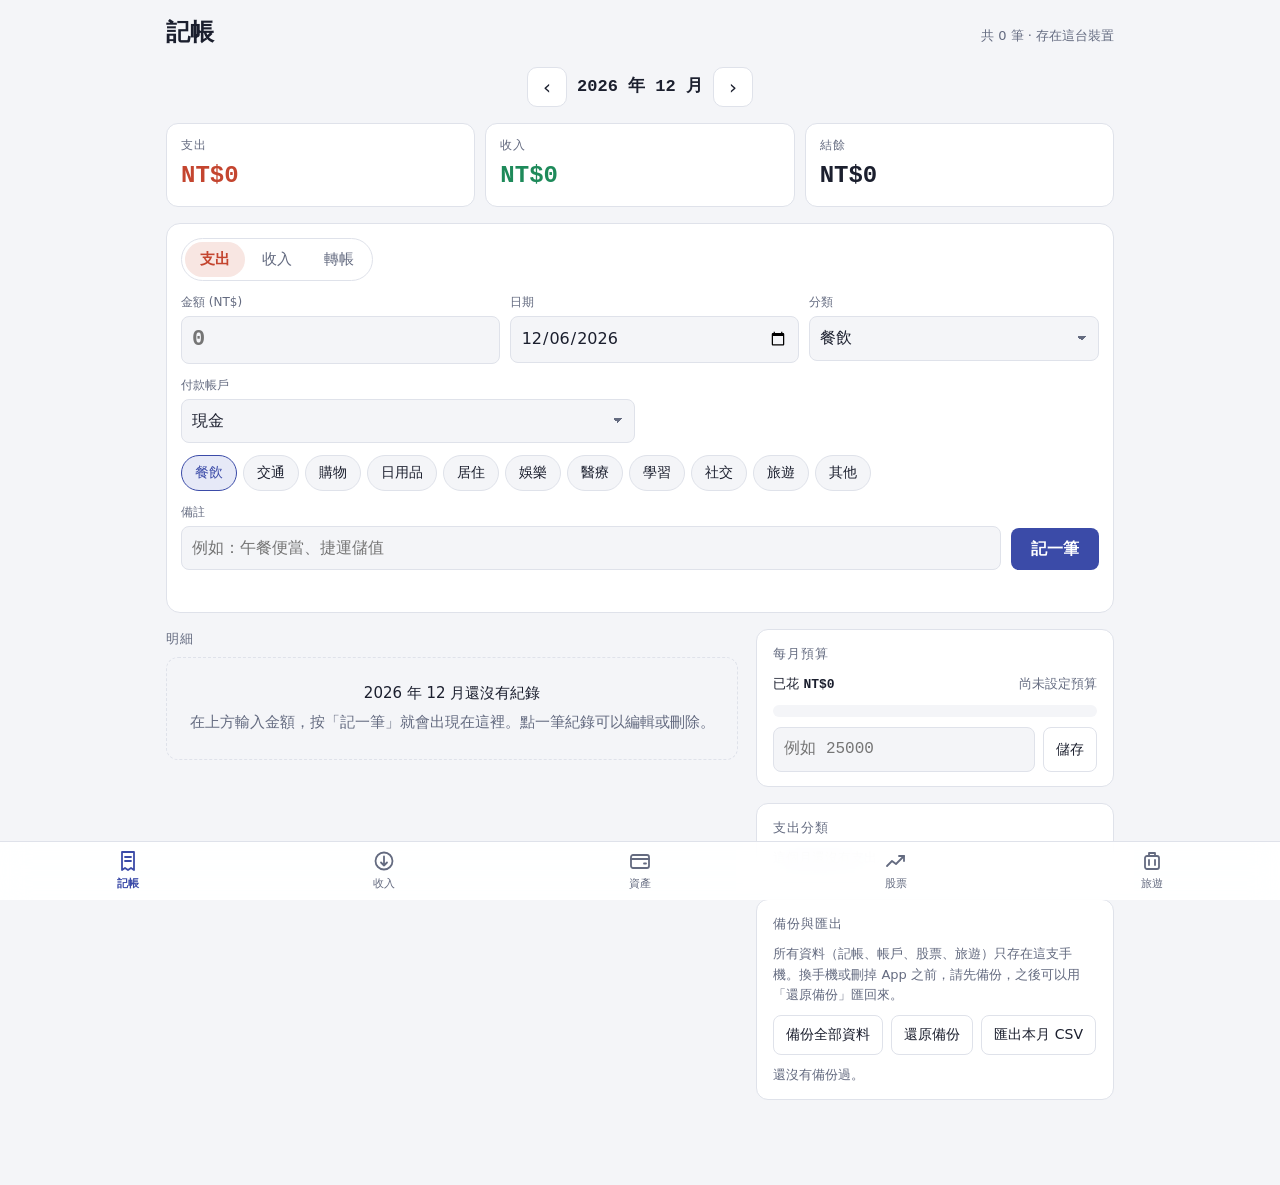
==== commit 773d9b90: "新增「收入」分頁：固定收入入帳清單與年度收入分析 - 設定薪水、零用錢等固定收入（金額、入帳日、帳戶），每月顯示已入帳／未入帳，一鍵記入帳 - 年度收入、月平均、存下金額與儲蓄率，比去年同期 - 每月" ====
--- a/index.html
+++ b/index.html
@@ -114,6 +114,9 @@
     </section>
   </main>
 
+  <!-- ===== 收入 ===== -->
+  <main id="view-income" class="view" hidden></main>
+
   <!-- ===== 資產 ===== -->
   <main id="view-assets" class="view" hidden></main>
 
@@ -128,6 +131,10 @@
   <button type="button" data-tab="ledger" aria-current="page">
     <svg viewBox="0 0 24 24" aria-hidden="true"><path d="M6 3h12v18l-3-2-3 2-3-2-3 2z"/><path d="M9 8h6M9 12h6"/></svg>
     <span>記帳</span>
+  </button>
+  <button type="button" data-tab="income">
+    <svg viewBox="0 0 24 24" aria-hidden="true"><circle cx="12" cy="12" r="8.5"/><path d="M12 7.5v9M9 13.5l3 3 3-3"/></svg>
+    <span>收入</span>
   </button>
   <button type="button" data-tab="assets">
     <svg viewBox="0 0 24 24" aria-hidden="true"><rect x="3" y="6" width="18" height="13" rx="2"/><path d="M3 10h18M16 14.5h2"/></svg>
--- a/style.css
+++ b/style.css
@@ -210,7 +210,7 @@
 /* ---------- tab bar ---------- */
 .tabbar {
   position: fixed; z-index: 30; left: 0; right: 0; bottom: 0;
-  display: grid; grid-template-columns: repeat(4, 1fr);
+  display: grid; grid-template-columns: repeat(5, 1fr);
   background: var(--tabbar); border-top: 1px solid var(--line);
   -webkit-backdrop-filter: saturate(1.6) blur(14px); backdrop-filter: saturate(1.6) blur(14px);
   padding-bottom: env(safe-area-inset-bottom, 0px);
@@ -236,3 +236,32 @@
 @media (min-width: 700px) { .sheet { align-items: center; } .sheet-panel { border-radius: 18px; } }
 
 @media (prefers-reduced-motion: reduce) { * { transition: none !important; } }
+
+/* ---------- 資產變化 chart ---------- */
+.hist-wrap { width: 100%; max-width: 640px; }
+.hist-chart { width: 100%; height: auto; display: block; overflow: visible; }
+.hist-chart .grid { stroke: var(--line); stroke-width: 1; }
+.hist-chart .axis { stroke: var(--muted); stroke-width: 1; opacity: .6; }
+.hist-chart .tick { fill: var(--muted); font-size: 10px; font-family: var(--font-num); }
+.hist-chart .tick.on { fill: var(--ink); font-weight: 600; }
+.hist-chart .val { fill: var(--ink); font-size: 11px; font-weight: 600; font-family: var(--font-num); }
+.hist-chart .bar-mark { fill: var(--accent); opacity: .55; }
+.hist-chart .bar-mark.est { opacity: .25; }
+.hist-chart .bar-mark.sel { opacity: 1; }
+.hist-chart .bar-mark.est.sel { opacity: .5; stroke: var(--accent); stroke-width: 1.5; stroke-dasharray: 3 2; }
+.hist-chart .hit { fill: transparent; cursor: pointer; }
+.hist-chart .hit:focus-visible { outline: none; fill: var(--accent-soft); opacity: .5; }
+.hist-detail { display: grid; gap: 10px; border-top: 1px solid var(--line); padding-top: 12px; }
+.hist-head { display: flex; justify-content: space-between; align-items: flex-end; gap: 10px; flex-wrap: wrap; }
+.rowbtn.picked { background: var(--accent-soft); }
+
+/* ---------- 收入 ---------- */
+.src-row { cursor: default; }
+.src-row:active { background: transparent; }
+.src-name { border: 0; background: none; padding: 0; text-align: left; display: grid; gap: 2px; min-width: 0; color: inherit; }
+.src-name .name { display: flex; align-items: center; gap: 8px; }
+.check { width: 20px; height: 20px; border-radius: 50%; border: 1.5px solid var(--line); display: inline-grid; place-items: center; font-size: 12px; flex: none; }
+.check.on { background: var(--in); border-color: var(--in); color: var(--surface); font-weight: 700; }
+.primary.small-btn { min-height: 34px; padding: 0 14px; font-size: 14px; }
+.icon-btn:disabled { opacity: .35; }
+.rowbtn .name + .meta { display: block; }
